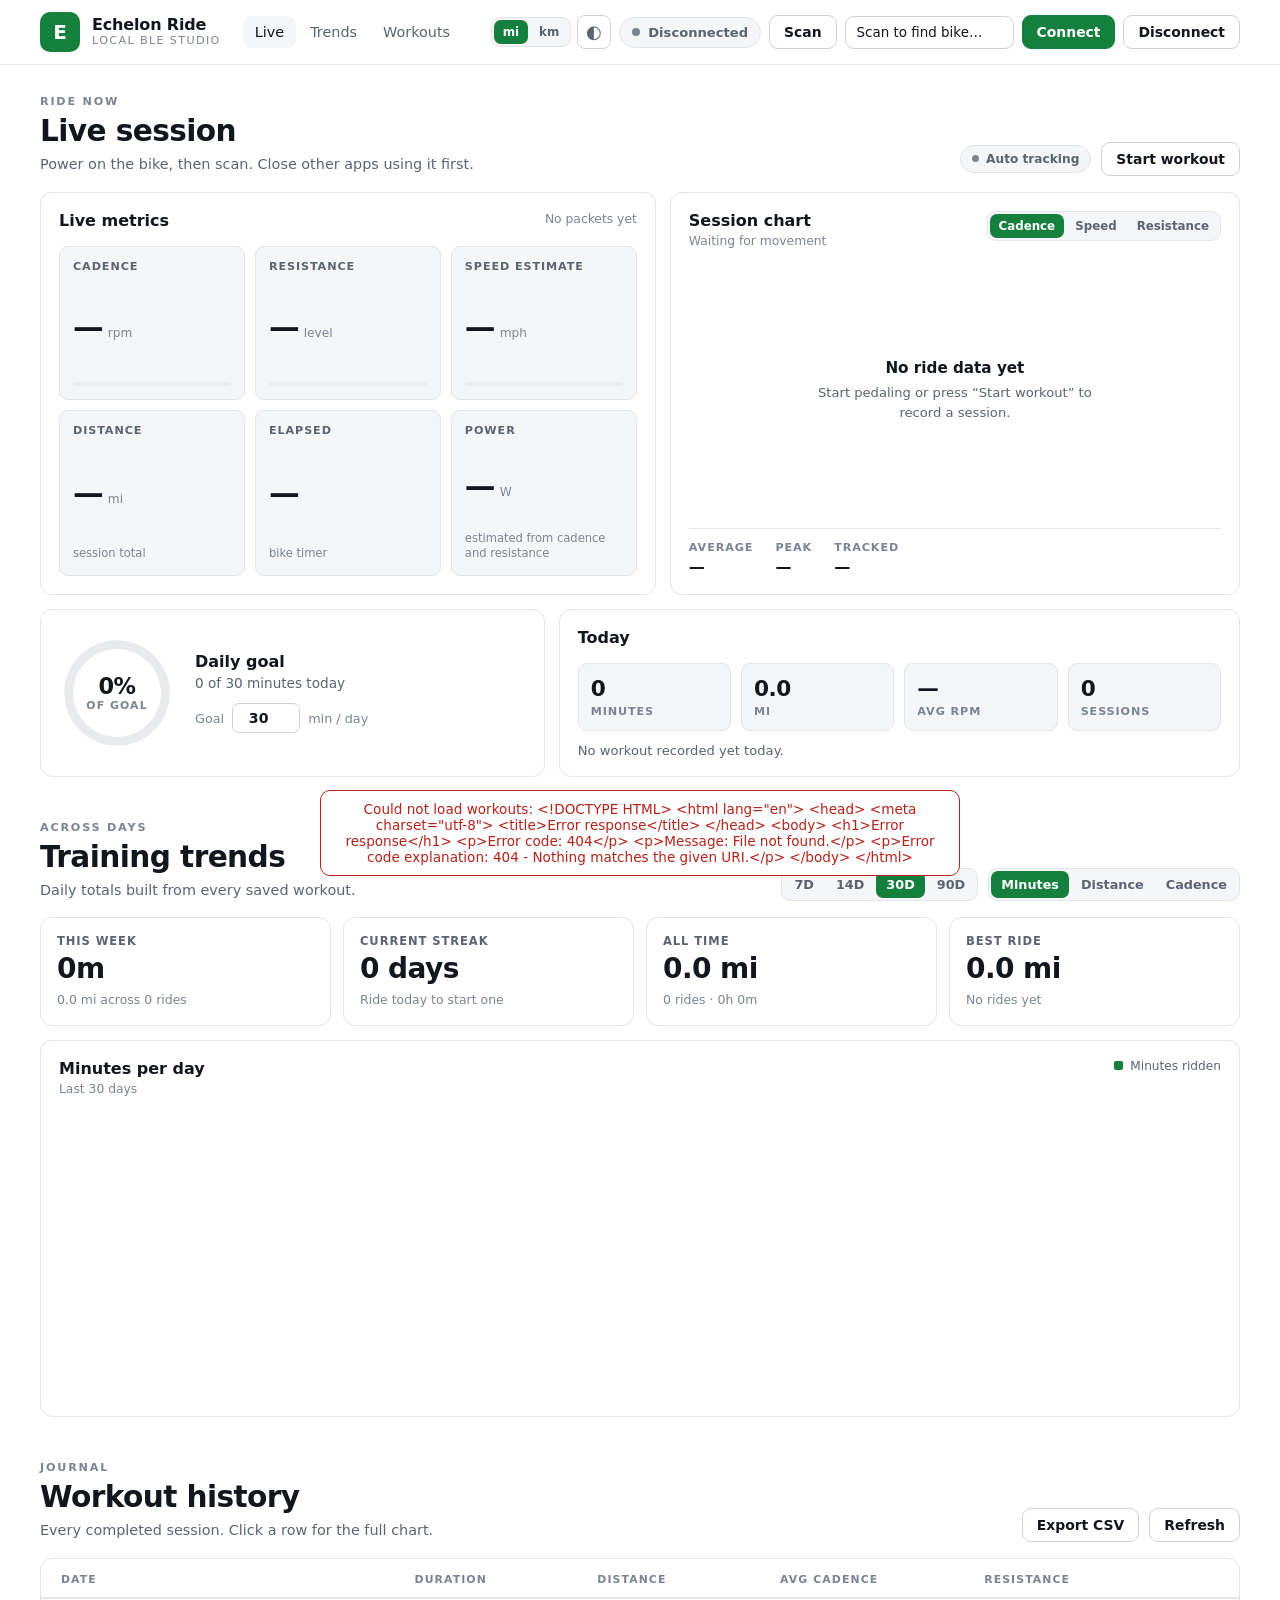
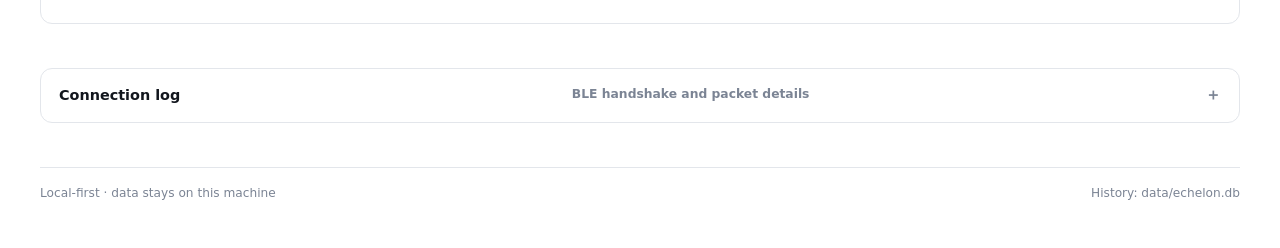
==== static/index.html @ f0732b43 "first commit" ====
<!doctype html>
<html lang="en">
<head>
<meta charset="utf-8">
<meta name="viewport" content="width=device-width, initial-scale=1">
<meta name="color-scheme" content="light dark">
<title>Echelon Ride · Local Dashboard</title>
<link rel="icon" href="data:image/svg+xml,%3Csvg xmlns='http://www.w3.org/2000/svg' viewBox='0 0 64 64'%3E%3Crect width='64' height='64' rx='16' fill='%23b9f227'/%3E%3Cpath d='M20 18h26v8H30v6h14v8H30v6h16v8H20z' fill='%23080b12'/%3E%3C/svg%3E">
<link rel="stylesheet" href="/static/styles.css">
<script>
  try {
    if (localStorage.getItem('echelon.theme') === 'dark') {
      document.documentElement.dataset.theme = 'dark';
    }
    document.documentElement.dataset.page =
      location.hash === '#trends' ? 'trends' : location.hash === '#history' ? 'workouts' : 'live';
  } catch (error) { /* localStorage may be unavailable */ }
</script>
</head>
<body>
<div class="ambient" aria-hidden="true">
  <div class="orb orb-a"></div>
  <div class="orb orb-b"></div>
</div>

<header class="topbar">
  <a class="brand" href="#live" aria-label="Echelon Ride home">
    <span class="logo">E</span>
    <span class="brand-text">
      <strong>Echelon Ride</strong>
      <span>local BLE studio</span>
    </span>
  </a>

  <nav class="mainnav" aria-label="Sections">
    <a href="#live" data-page="live">Live</a>
    <a href="#trends" data-page="trends">Trends</a>
    <a href="#history" data-page="workouts">Workouts</a>
  </nav>

  <div class="connection">
    <div class="display">
      <div class="segmented small" id="unitTabs" role="group" aria-label="Distance unit">
        <button type="button" data-unit="mi" class="is-active">mi</button>
        <button type="button" data-unit="km">km</button>
      </div>
      <button class="icon-btn" id="themeBtn" type="button" aria-label="Switch to dark theme" title="Switch theme">◐</button>
    </div>
    <span class="pill" id="statusPill">
      <span class="dot"></span>
      <span id="statusText">Disconnected</span>
    </span>
    <button class="btn ghost" id="scanBtn" type="button">Scan</button>
    <select class="select" id="deviceSelect" aria-label="Echelon device">
      <option value="">Scan to find bike…</option>
    </select>
    <button class="btn primary" id="connectBtn" type="button">Connect</button>
    <button class="btn ghost" id="disconnectBtn" type="button">Disconnect</button>
    <a class="btn ghost" id="lockBtn" href="/logout" hidden>Lock</a>
  </div>
</header>

<main class="page">
  <section class="section" id="live" data-page="live">
    <div class="section-head">
      <div>
        <p class="eyebrow">Ride now</p>
        <h2>Live session</h2>
        <p class="section-sub" id="deviceSub">Power on the bike, then scan. Close other apps using it first.</p>
      </div>
      <div class="workout-controls">
        <span class="badge" id="trackingBadge"><span class="badge-dot"></span>Auto tracking</span>
        <button class="btn" id="workoutBtn" type="button">Start workout</button>
      </div>
    </div>

    <div class="live-grid">
      <article class="card metrics-card">
        <div class="card-head">
          <h3>Live metrics</h3>
          <span class="hint" id="lastPacket">No packets yet</span>
        </div>
        <div class="metrics">
          <div class="metric">
            <span class="metric-label">Cadence</span>
            <div class="metric-value"><span id="cadenceValue">—</span><small>rpm</small></div>
            <div class="meter"><span id="cadenceMeter"></span></div>
          </div>
          <div class="metric">
            <span class="metric-label">Resistance</span>
            <div class="metric-value"><span id="resistanceValue">—</span><small>level</small></div>
            <div class="meter"><span id="resistanceMeter"></span></div>
          </div>
          <div class="metric">
            <span class="metric-label">Speed estimate</span>
            <div class="metric-value"><span id="speedValue">—</span><small id="speedUnit">mph</small></div>
            <div class="meter"><span id="speedMeter"></span></div>
          </div>
          <div class="metric">
            <span class="metric-label">Distance</span>
            <div class="metric-value"><span id="distanceValue">—</span><small id="distanceUnit">mi</small></div>
            <span class="metric-sub" id="distanceSub">session total</span>
          </div>
          <div class="metric">
            <span class="metric-label">Elapsed</span>
            <div class="metric-value"><span id="elapsedValue">—</span></div>
            <span class="metric-sub" id="elapsedSub">bike timer</span>
          </div>
          <div class="metric">
            <span class="metric-label">Power</span>
            <div class="metric-value"><span id="powerValue">—</span><small>W</small></div>
            <span class="metric-sub">estimated from cadence and resistance</span>
          </div>
        </div>
      </article>

      <article class="card chart-card">
        <div class="card-head">
          <div>
            <h3>Session chart</h3>
            <span class="hint" id="liveChartHint">Waiting for movement</span>
          </div>
          <div class="segmented small" id="liveMetrics" role="group" aria-label="Session chart metric">
            <button type="button" data-metric="cadence" class="is-active">Cadence</button>
            <button type="button" data-metric="speed">Speed</button>
            <button type="button" data-metric="resistance">Resistance</button>
          </div>
        </div>
        <div class="chart-wrap" id="liveChartWrap">
          <canvas id="liveChart" aria-label="Live session chart"></canvas>
          <div class="chart-empty" id="liveEmpty">
            <strong>No ride data yet</strong>
            <span>Start pedaling or press “Start workout” to record a session.</span>
          </div>
        </div>
        <div class="chart-footer" id="liveFooter">
          <div><span>Average</span><strong id="liveAvg">—</strong></div>
          <div><span>Peak</span><strong id="livePeak">—</strong></div>
          <div><span>Tracked</span><strong id="liveTracked">—</strong></div>
        </div>
      </article>
    </div>

    <div class="today-grid">
      <article class="card goal-card">
        <div class="goal-ring">
          <svg viewBox="0 0 120 120" role="img" aria-label="Daily goal progress">
            <circle class="ring-track" cx="60" cy="60" r="50"></circle>
            <circle class="ring-progress" id="goalRing" cx="60" cy="60" r="50"></circle>
          </svg>
          <div class="goal-center">
            <strong id="goalPercent">0%</strong>
            <span>of goal</span>
          </div>
        </div>
        <div class="goal-copy">
          <h3>Daily goal</h3>
          <p id="goalText">0 of 30 minutes today</p>
          <div class="goal-edit">
            <label for="goalInput">Goal</label>
            <input id="goalInput" type="number" min="5" max="300" step="5" value="30" inputmode="numeric">
            <span>min / day</span>
          </div>
        </div>
      </article>

      <article class="card today-card">
        <div class="card-head">
          <h3>Today</h3>
          <span class="hint" id="todayDate"></span>
        </div>
        <div class="today-stats">
          <div><strong id="todayMinutes">0</strong><span>minutes</span></div>
          <div><strong id="todayDistance">0.0</strong><span id="todayDistanceUnit">mi</span></div>
          <div><strong id="todayCadence">—</strong><span>avg rpm</span></div>
          <div><strong id="todayWorkouts">0</strong><span>sessions</span></div>
        </div>
        <p class="today-note" id="todayNote">No workout recorded yet today.</p>
      </article>
    </div>
  </section>

  <section class="section" id="trends" data-page="trends">
    <div class="section-head">
      <div>
        <p class="eyebrow">Across days</p>
        <h2>Training trends</h2>
        <p class="section-sub">Daily totals built from every saved workout.</p>
      </div>
      <div class="section-tools">
        <div class="segmented" id="rangeTabs" role="group" aria-label="Date range">
          <button type="button" data-days="7">7D</button>
          <button type="button" data-days="14">14D</button>
          <button type="button" data-days="30" class="is-active">30D</button>
          <button type="button" data-days="90">90D</button>
        </div>
        <div class="segmented" id="trendMetrics" role="group" aria-label="Trend metric">
          <button type="button" data-metric="minutes" class="is-active">Minutes</button>
          <button type="button" data-metric="distance">Distance</button>
          <button type="button" data-metric="cadence">Cadence</button>
        </div>
      </div>
    </div>

    <div class="stat-grid">
      <article class="card stat-tile">
        <span class="stat-label">This week</span>
        <strong class="stat-value" id="weekMinutes">0m</strong>
        <span class="stat-sub" id="weekDistance">0.0 mi across 0 rides</span>
      </article>
      <article class="card stat-tile">
        <span class="stat-label">Current streak</span>
        <strong class="stat-value" id="streakDays">0 days</strong>
        <span class="stat-sub" id="streakSub">Ride today to start one</span>
      </article>
      <article class="card stat-tile">
        <span class="stat-label">All time</span>
        <strong class="stat-value" id="lifetimeDistance">0.0 mi</strong>
        <span class="stat-sub" id="lifetimeSub">0 rides · 0h 0m</span>
      </article>
      <article class="card stat-tile">
        <span class="stat-label">Best ride</span>
        <strong class="stat-value" id="bestDistance">0.0 mi</strong>
        <span class="stat-sub" id="bestSub">No rides yet</span>
      </article>
    </div>

    <article class="card chart-card trend-card">
      <div class="card-head">
        <div>
          <h3 id="trendTitle">Minutes per day</h3>
          <span class="hint" id="trendHint">Last 30 days</span>
        </div>
        <div class="legend"><span class="legend-dot"></span><span id="trendLegend">Minutes ridden</span></div>
      </div>
      <div class="chart-wrap tall" id="trendChartWrap">
        <canvas id="trendChart" aria-label="Daily training trend chart"></canvas>
        <div class="chart-empty" id="trendEmpty" hidden>
          <strong>Nothing to chart yet</strong>
          <span>Finish a workout and it will appear here.</span>
        </div>
      </div>
    </article>
  </section>

  <section class="section" id="history" data-page="workouts">
    <div class="section-head">
      <div>
        <p class="eyebrow">Journal</p>
        <h2>Workout history</h2>
        <p class="section-sub">Every completed session. Click a row for the full chart.</p>
      </div>
      <div class="section-tools">
        <button class="btn ghost" id="exportBtn" type="button">Export CSV</button>
        <button class="btn ghost" id="refreshBtn" type="button">Refresh</button>
      </div>
    </div>

    <article class="card list-card">
      <div class="list-head">
        <span>Date</span>
        <span>Duration</span>
        <span>Distance</span>
        <span>Avg cadence</span>
        <span>Resistance</span>
        <span></span>
      </div>
      <div class="workout-list" id="workoutList"></div>
      <div class="empty-state" id="historyEmpty" hidden>
        <div class="empty-icon">◎</div>
        <strong>No workouts saved yet</strong>
        <span>Connect the bike and start pedaling. Sessions are recorded automatically and saved when you disconnect or press Stop.</span>
      </div>
      <div class="list-foot" id="historyFoot"></div>
    </article>
  </section>

  <section class="section" data-page="live">
    <details class="card log-card">
      <summary>
        <span>Connection log</span>
        <span class="hint">BLE handshake and packet details</span>
      </summary>
      <div id="events" class="log" aria-live="polite"></div>
    </details>
  </section>

  <footer class="page-foot">
    <span>Local-first · data stays on this machine</span>
    <span id="dbHint">History: data/echelon.db</span>
  </footer>
</main>

<dialog class="dialog" id="detailDialog">
  <div class="dialog-head">
    <div>
      <p class="eyebrow" id="detailDate">Workout</p>
      <h3 id="detailTitle">Session detail</h3>
    </div>
    <button class="icon-btn" id="detailClose" type="button" aria-label="Close">×</button>
  </div>
  <div class="chips" id="detailChips"></div>
  <div class="dialog-chart-head">
    <div class="segmented small" id="detailMetrics" role="group" aria-label="Detail chart metric">
      <button type="button" data-metric="cadence" class="is-active">Cadence</button>
      <button type="button" data-metric="speed">Speed</button>
      <button type="button" data-metric="resistance">Resistance</button>
    </div>
    <a class="btn ghost tiny" id="detailExport" href="/api/export.csv" download>Export all</a>
  </div>
  <div class="chart-wrap tall">
    <canvas id="detailChart" aria-label="Workout detail chart"></canvas>
    <div class="chart-empty" id="detailEmpty" hidden>
      <strong>No samples for this workout</strong>
      <span>The summary is still saved below.</span>
    </div>
  </div>
  <div class="dialog-actions">
    <button class="btn danger" id="detailDelete" type="button">Delete workout</button>
    <button class="btn primary" id="detailDone" type="button">Done</button>
  </div>
</dialog>

<div class="toast" id="toast" role="status" aria-live="polite"></div>

<nav class="bottom-nav" aria-label="Pages">
  <a href="#live" data-page="live">
    <svg viewBox="0 0 24 24" fill="none" stroke="currentColor" stroke-width="1.8" stroke-linecap="round" stroke-linejoin="round" aria-hidden="true"><path d="M3 12h3.5l2.5-6 4 12 2.5-6H21"/></svg>
    <span>Live</span>
  </a>
  <a href="#trends" data-page="trends">
    <svg viewBox="0 0 24 24" fill="none" stroke="currentColor" stroke-width="1.8" stroke-linecap="round" stroke-linejoin="round" aria-hidden="true"><path d="M5 20v-6M12 20V5M19 20v-9"/></svg>
    <span>Trends</span>
  </a>
  <a href="#history" data-page="workouts">
    <svg viewBox="0 0 24 24" fill="none" stroke="currentColor" stroke-width="1.8" stroke-linecap="round" stroke-linejoin="round" aria-hidden="true"><path d="M8 6h12M8 12h12M8 18h12"/><path d="M4 6h.01M4 12h.01M4 18h.01"/></svg>
    <span>Workouts</span>
  </a>
</nav>

<script src="/static/app.js"></script>
</body>
</html>
---- static/styles.css ----
/* Echelon Ride dashboard — flat light theme by default, dark optional. */

:root {
  color-scheme: light;
  --bg: #ffffff;
  --surface: #ffffff;
  --surface-2: #f5f6f8;
  --surface-3: #eceef2;
  --line: #e3e6eb;
  --line-strong: #cdd2da;
  --text: #12161d;
  --muted: #5a6472;
  --muted-2: #7b8494;
  --accent: #15803d;
  --accent-soft: #e7f4eb;
  --accent-contrast: #ffffff;
  --danger: #b42318;
  --danger-soft: #fdeceb;
  --warn: #b54708;
  --warn-soft: #fdf3e7;
  --good: #15803d;
  --good-soft: #e7f4eb;
  --ring-track: #e8eaee;

  --chart-cadence: #15803d;
  --chart-speed: #0e7490;
  --chart-resistance: #4338ca;
  --chart-minutes: #15803d;
  --chart-distance: #0e7490;
  --chart-grid: #eceef2;
  --chart-grid-strong: #d7dbe2;
  --chart-text: #6b7280;
  --chart-tooltip-bg: #ffffff;
  --chart-tooltip-line: #d5dae2;
  --chart-tooltip-text: #12161d;

  --radius: 12px;
  --radius-sm: 9px;
  --font: "Inter", "Segoe UI Variable", "Segoe UI", system-ui, -apple-system, sans-serif;
  --mono: "JetBrains Mono", "Cascadia Code", ui-monospace, SFMono-Regular, Consolas, monospace;
}

[data-theme="dark"] {
  color-scheme: dark;
  --bg: #0f1115;
  --surface: #161a21;
  --surface-2: #1b2029;
  --surface-3: #232a35;
  --line: #262c37;
  --line-strong: #333b49;
  --text: #eef1f6;
  --muted: #a5adba;
  --muted-2: #7c8698;
  --accent: #4ade80;
  --accent-soft: #14261b;
  --accent-contrast: #06210f;
  --danger: #f87171;
  --danger-soft: #2a1518;
  --warn: #fbbf24;
  --warn-soft: #2a2210;
  --good: #4ade80;
  --good-soft: #14261b;
  --ring-track: #262c37;

  --chart-cadence: #4ade80;
  --chart-speed: #22d3ee;
  --chart-resistance: #a5b4fc;
  --chart-minutes: #4ade80;
  --chart-distance: #22d3ee;
  --chart-grid: #232a34;
  --chart-grid-strong: #313a47;
  --chart-text: #8b95a5;
  --chart-tooltip-bg: #1b2029;
  --chart-tooltip-line: #333b49;
  --chart-tooltip-text: #eef1f6;
}

* { box-sizing: border-box; }

[hidden] { display: none !important; }

html { scroll-behavior: smooth; scroll-padding-top: 92px; }

body {
  margin: 0;
  min-height: 100vh;
  font-family: var(--font);
  background: var(--bg);
  color: var(--text);
  -webkit-font-smoothing: antialiased;
  text-rendering: optimizeLegibility;
}

.ambient { display: none; }

::selection { background: var(--accent-soft); color: var(--text); }

::-webkit-scrollbar { width: 10px; height: 10px; }
::-webkit-scrollbar-track { background: transparent; }
::-webkit-scrollbar-thumb { background: var(--line-strong); border-radius: 99px; border: 2px solid var(--bg); }

.topbar {
  position: sticky;
  top: 0;
  z-index: 40;
  display: flex;
  align-items: center;
  gap: 18px;
  padding: 12px clamp(16px, 4vw, 40px);
  background: var(--surface);
  border-bottom: 1px solid var(--line);
  flex-wrap: wrap;
}

.brand { display: flex; align-items: center; gap: 12px; text-decoration: none; color: inherit; flex: none; }
.logo {
  width: 40px; height: 40px; border-radius: 10px;
  display: grid; place-items: center;
  font-weight: 800; font-size: 1.25rem;
  color: var(--accent-contrast);
  background: var(--accent);
}
.brand-text { display: flex; flex-direction: column; line-height: 1.15; }
.brand-text strong { font-size: 1rem; letter-spacing: -0.01em; }
.brand-text span { color: var(--muted-2); font-size: 0.7rem; letter-spacing: 0.12em; text-transform: uppercase; }

.mainnav { display: flex; gap: 2px; margin-left: 4px; }
.mainnav a {
  color: var(--muted);
  text-decoration: none;
  font-size: 0.9rem;
  font-weight: 500;
  padding: 8px 12px;
  border-radius: 8px;
}
.mainnav a:hover { color: var(--text); background: var(--surface-2); }
.mainnav a.is-active { color: var(--text); background: var(--surface-2); }

.bottom-nav {
  display: none;
  position: fixed;
  left: 16px;
  right: 16px;
  bottom: calc(16px + env(safe-area-inset-bottom, 0px));
  z-index: 60;
  max-width: 420px;
  margin: 0 auto;
  padding: 7px;
  gap: 4px;
  align-items: center;
  justify-content: space-between;
  border-radius: 22px;
  background: rgba(255, 255, 255, 0.62);
  border: 1px solid rgba(255, 255, 255, 0.7);
  box-shadow: 0 10px 30px rgba(17, 24, 39, 0.14);
  -webkit-backdrop-filter: blur(18px) saturate(180%);
  backdrop-filter: blur(18px) saturate(180%);
}
[data-theme="dark"] .bottom-nav {
  background: rgba(22, 26, 33, 0.62);
  border-color: rgba(148, 163, 184, 0.24);
  box-shadow: 0 10px 30px rgba(0, 0, 0, 0.55);
}
@supports not ((backdrop-filter: blur(1px)) or (-webkit-backdrop-filter: blur(1px))) {
  .bottom-nav, [data-theme="dark"] .bottom-nav { background: var(--surface); }
}
.bottom-nav a {
  flex: 1 1 0;
  display: flex;
  flex-direction: column;
  align-items: center;
  gap: 3px;
  padding: 8px 4px;
  border-radius: 15px;
  text-decoration: none;
  color: var(--muted);
  font-size: 0.68rem;
  font-weight: 600;
  transition: background 0.15s, color 0.15s;
}
.bottom-nav a svg { width: 20px; height: 20px; }
.bottom-nav a.is-active { color: var(--accent); background: var(--accent-soft); }
.bottom-nav a:focus-visible { outline: 2px solid var(--accent); outline-offset: 2px; }

.connection { display: flex; align-items: center; gap: 8px; margin-left: auto; flex-wrap: wrap; justify-content: flex-end; }
.display { display: flex; align-items: center; gap: 6px; }

.pill {
  display: inline-flex; align-items: center; gap: 8px;
  padding: 7px 12px; border-radius: 999px;
  border: 1px solid var(--line);
  background: var(--surface-2);
  color: var(--muted);
  font-size: 0.82rem; font-weight: 600;
  white-space: nowrap;
}
.dot { width: 8px; height: 8px; border-radius: 50%; background: var(--muted-2); }
.pill.good { color: var(--good); border-color: var(--good); background: var(--good-soft); }
.pill.good .dot { background: var(--good); animation: blink 2.2s ease-in-out infinite; }
.pill.warn { color: var(--warn); border-color: var(--warn); background: var(--warn-soft); }
.pill.warn .dot { background: var(--warn); }
.pill.bad { color: var(--danger); border-color: var(--danger); background: var(--danger-soft); }
.pill.bad .dot { background: var(--danger); }

@keyframes blink { 50% { opacity: 0.35; } }

.btn {
  appearance: none;
  border: 1px solid var(--line-strong);
  background: var(--surface);
  color: var(--text);
  font: inherit;
  font-size: 0.87rem;
  font-weight: 600;
  padding: 8px 14px;
  border-radius: 9px;
  cursor: pointer;
  text-decoration: none;
  display: inline-flex;
  align-items: center;
  justify-content: center;
  gap: 7px;
  white-space: nowrap;
  transition: background 0.15s, border-color 0.15s, color 0.15s;
}
.btn:hover { background: var(--surface-2); border-color: var(--muted-2); }
.btn:focus-visible { outline: 2px solid var(--accent); outline-offset: 2px; }
.btn:disabled { opacity: 0.5; cursor: not-allowed; }
.btn.primary { background: var(--accent); border-color: var(--accent); color: var(--accent-contrast); }
.btn.primary:hover { background: var(--accent); border-color: var(--accent); opacity: 0.88; }
.btn.ghost { background: transparent; }
.btn.ghost:hover { background: var(--surface-2); }
.btn.danger { background: var(--danger-soft); border-color: var(--danger); color: var(--danger); }
.btn.danger:hover { background: var(--danger-soft); opacity: 0.85; }
.btn.tiny { font-size: 0.78rem; padding: 6px 10px; border-radius: 8px; }
.btn.is-stop { background: var(--danger-soft); border-color: var(--danger); color: var(--danger); }

.select {
  appearance: none;
  border: 1px solid var(--line-strong);
  background: var(--surface);
  color: var(--text);
  font: inherit;
  font-size: 0.84rem;
  padding: 8px 30px 8px 11px;
  border-radius: 9px;
  max-width: 290px;
  cursor: pointer;
  background-image: none;
}
.select:focus-visible { outline: 2px solid var(--accent); outline-offset: 2px; }

.page { max-width: 1280px; margin: 0 auto; padding: 30px clamp(16px, 4vw, 40px) 48px; }

.section { margin-bottom: 44px; }

.section-head {
  display: flex; align-items: flex-end; justify-content: space-between;
  gap: 20px; flex-wrap: wrap; margin-bottom: 16px;
}
.eyebrow {
  margin: 0 0 6px;
  font-size: 0.7rem; font-weight: 700; letter-spacing: 0.16em;
  text-transform: uppercase; color: var(--muted-2);
}
h2 { margin: 0; font-size: clamp(1.4rem, 2.4vw, 1.85rem); letter-spacing: -0.02em; font-weight: 700; }
h3 { margin: 0; font-size: 1rem; font-weight: 650; }
.section-sub { margin: 6px 0 0; color: var(--muted); font-size: 0.9rem; line-height: 1.5; }

.workout-controls { display: flex; align-items: center; gap: 10px; flex-wrap: wrap; }

.badge {
  display: inline-flex; align-items: center; gap: 7px;
  border: 1px solid var(--line);
  background: var(--surface-2);
  color: var(--muted);
  font-size: 0.76rem; font-weight: 600;
  padding: 6px 11px; border-radius: 999px;
}
.badge-dot { width: 7px; height: 7px; border-radius: 50%; background: var(--muted-2); }
.badge.recording { color: var(--accent); border-color: var(--accent); background: var(--accent-soft); }
.badge.recording .badge-dot { background: var(--accent); animation: blink 1.6s ease-in-out infinite; }
.badge.paused { color: var(--warn); border-color: var(--warn); background: var(--warn-soft); }
.badge.paused .badge-dot { background: var(--warn); }

.card {
  background: var(--surface);
  border: 1px solid var(--line);
  border-radius: var(--radius);
  padding: 18px;
  min-width: 0;
}

.live-grid { display: grid; grid-template-columns: minmax(0, 1.08fr) minmax(0, 1fr); gap: 14px; align-items: stretch; }
.metrics-card { display: flex; flex-direction: column; }
.card-head { display: flex; align-items: flex-start; justify-content: space-between; gap: 14px; margin-bottom: 16px; flex-wrap: wrap; }
.hint { color: var(--muted-2); font-size: 0.77rem; line-height: 1.4; }

.metrics { display: grid; grid-template-columns: repeat(3, minmax(0, 1fr)); gap: 10px; flex: 1; }
.metric {
  background: var(--surface-2);
  border: 1px solid var(--line);
  border-radius: var(--radius-sm);
  padding: 13px;
  display: flex; flex-direction: column; justify-content: space-between;
  min-height: 110px;
}
.metric-label { color: var(--muted); font-size: 0.7rem; font-weight: 600; letter-spacing: 0.08em; text-transform: uppercase; }
.metric-value {
  display: flex; align-items: baseline; gap: 5px;
  font-size: clamp(1.6rem, 2.4vw, 2rem);
  font-weight: 700; letter-spacing: -0.03em;
  font-variant-numeric: tabular-nums; line-height: 1;
  margin: 10px 0 8px;
  overflow-wrap: anywhere;
}
.metric-value small { color: var(--muted-2); font-size: 0.76rem; font-weight: 500; letter-spacing: 0; }
.metric-sub { color: var(--muted-2); font-size: 0.72rem; line-height: 1.35; }
.meter { height: 4px; background: var(--surface-3); border-radius: 99px; overflow: hidden; margin-top: 4px; }
.meter span { display: block; height: 100%; width: 0; border-radius: 99px; background: var(--accent); transition: width 0.4s ease; }
.metric:nth-child(2) .meter span { background: var(--chart-resistance); }
.metric:nth-child(3) .meter span { background: var(--chart-speed); }

.chart-card { display: flex; flex-direction: column; }
.chart-wrap { position: relative; height: 250px; min-height: 180px; margin: 0 -4px; }
.chart-wrap.tall { height: 290px; }
.chart-wrap canvas { display: block; width: 100%; height: 100%; }

.chart-empty {
  position: absolute; inset: 0;
  display: flex; flex-direction: column; align-items: center; justify-content: center;
  gap: 6px; text-align: center; padding: 20px;
  background: var(--surface);
  color: var(--muted);
  font-size: 0.82rem;
}
.chart-empty strong { color: var(--text); font-size: 0.95rem; }
.chart-empty span { max-width: 300px; line-height: 1.5; }

.segmented {
  display: inline-flex;
  background: var(--surface-2);
  border: 1px solid var(--line);
  border-radius: 9px;
  padding: 2px;
  gap: 2px;
}
.segmented button {
  appearance: none; border: 0; background: transparent;
  color: var(--muted);
  font: inherit; font-size: 0.8rem; font-weight: 600;
  padding: 6px 10px; border-radius: 7px; cursor: pointer;
  white-space: nowrap;
}
.segmented button:hover { color: var(--text); }
.segmented button.is-active { background: var(--accent); color: var(--accent-contrast); }
.segmented.small button { font-size: 0.74rem; padding: 5px 9px; }
.segmented button:focus-visible { outline: 2px solid var(--accent); outline-offset: 1px; }

.chart-footer {
  display: flex; gap: 22px; flex-wrap: wrap;
  border-top: 1px solid var(--line);
  margin-top: 12px; padding-top: 12px;
}
.chart-footer div { display: flex; flex-direction: column; gap: 3px; }
.chart-footer span { color: var(--muted-2); font-size: 0.7rem; text-transform: uppercase; letter-spacing: 0.08em; font-weight: 600; }
.chart-footer strong { font-size: 1rem; font-variant-numeric: tabular-nums; }

.today-grid { display: grid; grid-template-columns: minmax(0, 1fr) minmax(0, 1.35fr); gap: 14px; margin-top: 14px; }

.goal-card { display: flex; align-items: center; gap: 20px; }
.goal-ring { position: relative; width: 116px; height: 116px; flex: none; }
.goal-ring svg { width: 100%; height: 100%; transform: rotate(-90deg); }
.ring-track, .ring-progress { fill: none; stroke-width: 9; stroke-linecap: round; }
.ring-track { stroke: var(--ring-track); }
.ring-progress {
  stroke: var(--accent);
  stroke-dasharray: 314.159;
  stroke-dashoffset: 314.159;
  transition: stroke-dashoffset 0.6s ease;
}
.ring-progress.is-complete { stroke: var(--chart-speed); }
.goal-center { position: absolute; inset: 0; display: flex; flex-direction: column; align-items: center; justify-content: center; }
.goal-center strong { font-size: 1.4rem; font-variant-numeric: tabular-nums; letter-spacing: -0.02em; }
.goal-center span { color: var(--muted-2); font-size: 0.68rem; text-transform: uppercase; letter-spacing: 0.1em; font-weight: 600; }
.goal-copy h3 { margin-bottom: 4px; }
.goal-copy p { margin: 0 0 12px; color: var(--muted); font-size: 0.85rem; }
.goal-edit { display: flex; align-items: center; gap: 8px; color: var(--muted-2); font-size: 0.8rem; }
.goal-edit input {
  width: 68px; background: var(--surface); border: 1px solid var(--line-strong);
  color: var(--text); font: inherit; font-size: 0.88rem; font-weight: 600;
  padding: 6px 8px; border-radius: 7px; text-align: center;
}
.goal-edit input:focus-visible { outline: 2px solid var(--accent); outline-offset: 1px; }

.today-card { display: flex; flex-direction: column; }
.today-stats { display: grid; grid-template-columns: repeat(4, minmax(0, 1fr)); gap: 10px; flex: 1; }
.today-stats div { display: flex; flex-direction: column; justify-content: center; gap: 4px; background: var(--surface-2); border: 1px solid var(--line); border-radius: var(--radius-sm); padding: 12px; }
.today-stats strong { font-size: 1.35rem; letter-spacing: -0.02em; font-variant-numeric: tabular-nums; }
.today-stats span { color: var(--muted-2); font-size: 0.7rem; text-transform: uppercase; letter-spacing: 0.08em; font-weight: 600; }
.today-note { margin: 12px 0 0; color: var(--muted); font-size: 0.82rem; }

.section-tools { display: flex; align-items: center; gap: 10px; flex-wrap: wrap; }

.stat-grid { display: grid; grid-template-columns: repeat(4, minmax(0, 1fr)); gap: 12px; margin-bottom: 14px; }
.stat-tile { padding: 16px; display: flex; flex-direction: column; gap: 6px; }
.stat-label { color: var(--muted); font-size: 0.72rem; text-transform: uppercase; letter-spacing: 0.08em; font-weight: 600; }
.stat-value { font-size: clamp(1.35rem, 2.2vw, 1.75rem); letter-spacing: -0.02em; font-variant-numeric: tabular-nums; line-height: 1.1; }
.stat-sub { color: var(--muted-2); font-size: 0.78rem; line-height: 1.4; }
.trend-card { padding-bottom: 12px; }
.legend { display: inline-flex; align-items: center; gap: 7px; color: var(--muted); font-size: 0.76rem; }
.legend-dot { width: 9px; height: 9px; border-radius: 2px; background: var(--chart-minutes); }

.list-card { padding: 4px 0 0; overflow: hidden; }
.list-head, .workout-row {
  display: grid;
  grid-template-columns: minmax(180px, 1.6fr) minmax(90px, 0.8fr) minmax(90px, 0.8fr) minmax(100px, 0.9fr) minmax(90px, 0.8fr) 52px;
  align-items: center;
  gap: 12px;
  padding: 13px 20px;
}
.list-head {
  color: var(--muted-2); font-size: 0.68rem; font-weight: 700;
  letter-spacing: 0.1em; text-transform: uppercase;
  border-bottom: 1px solid var(--line);
  padding-top: 10px; padding-bottom: 11px;
}
.workout-list { display: flex; flex-direction: column; }
.workout-row {
  border: 0; border-bottom: 1px solid var(--line);
  background: transparent; color: inherit; text-align: left; font: inherit;
  cursor: pointer;
  width: 100%;
}
.workout-row:hover { background: var(--surface-2); }
.workout-row:focus-visible { outline: 2px solid var(--accent); outline-offset: -2px; }
.workout-row:last-child { border-bottom: 0; }
.workout-date { display: flex; flex-direction: column; gap: 3px; min-width: 0; }
.workout-date strong { font-size: 0.92rem; white-space: nowrap; overflow: hidden; text-overflow: ellipsis; }
.workout-date span { color: var(--muted-2); font-size: 0.73rem; }
.workout-cell { display: flex; flex-direction: column; gap: 3px; }
.workout-cell strong { font-size: 0.92rem; font-variant-numeric: tabular-nums; font-weight: 600; }
.workout-cell span { display: none; }
.row-chevron { color: var(--muted-2); display: flex; align-items: center; justify-content: flex-end; }
.row-delete {
  appearance: none; border: 0; background: transparent; color: var(--muted-2);
  cursor: pointer; padding: 7px; border-radius: 7px; display: inline-flex;
}
.row-delete:hover { color: var(--danger); background: var(--danger-soft); }
.row-delete:focus-visible { outline: 2px solid var(--danger); outline-offset: 1px; }

.list-foot { padding: 12px 20px; border-top: 1px solid var(--line); color: var(--muted-2); font-size: 0.78rem; }

.empty-state {
  display: flex; flex-direction: column; align-items: center; gap: 7px;
  text-align: center; padding: 48px 24px; color: var(--muted);
  font-size: 0.85rem; line-height: 1.55;
}
.empty-state strong { color: var(--text); font-size: 1rem; }
.empty-state span { max-width: 420px; }
.empty-icon { font-size: 1.7rem; color: var(--muted-2); }

.log-card { padding: 0; overflow: hidden; }
.log-card summary {
  list-style: none; cursor: pointer;
  display: flex; align-items: center; justify-content: space-between; gap: 14px;
  padding: 16px 18px; font-weight: 600; font-size: 0.9rem;
}
.log-card summary::-webkit-details-marker { display: none; }
.log-card summary:hover { background: var(--surface-2); }
.log-card summary::after { content: "＋"; color: var(--muted-2); font-size: 1rem; margin-left: 4px; }
.log-card[open] summary::after { content: "−"; }
.log {
  height: 240px; overflow: auto;
  padding: 6px 18px 16px;
  font: 11.5px/1.65 var(--mono);
  color: var(--muted);
  border-top: 1px solid var(--line);
  overflow-wrap: anywhere;
}
.log div { padding: 3px 0; border-bottom: 1px solid var(--line); }
.log .err { color: var(--danger); }
.log .ts { color: var(--muted-2); }

.page-foot {
  display: flex; justify-content: space-between; gap: 16px; flex-wrap: wrap;
  color: var(--muted-2); font-size: 0.76rem;
  border-top: 1px solid var(--line); padding-top: 18px;
}

.dialog {
  width: min(860px, calc(100vw - 32px));
  max-height: min(90vh, 840px);
  background: var(--surface);
  color: var(--text);
  border: 1px solid var(--line-strong);
  border-radius: 14px;
  padding: 20px;
  overflow: auto;
}
.dialog::backdrop { background: rgba(15, 17, 21, 0.55); }
.dialog-head { display: flex; align-items: flex-start; justify-content: space-between; gap: 16px; margin-bottom: 14px; }
.dialog-head h3 { font-size: 1.3rem; letter-spacing: -0.02em; }
.icon-btn {
  appearance: none; border: 1px solid var(--line-strong); background: var(--surface);
  color: var(--muted); width: 34px; height: 34px; border-radius: 8px;
  font-size: 1.15rem; line-height: 1; cursor: pointer; flex: none;
  display: grid; place-items: center;
}
.icon-btn:hover { color: var(--text); background: var(--surface-2); }
.icon-btn:focus-visible { outline: 2px solid var(--accent); outline-offset: 2px; }
.chips { display: flex; flex-wrap: wrap; gap: 8px; margin-bottom: 16px; }
.chip {
  display: inline-flex; align-items: baseline; gap: 6px;
  background: var(--surface-2); border: 1px solid var(--line);
  border-radius: 8px; padding: 6px 10px;
  color: var(--muted); font-size: 0.76rem;
}
.chip strong { color: var(--text); font-size: 0.88rem; font-variant-numeric: tabular-nums; }
.dialog-chart-head { display: flex; align-items: center; justify-content: space-between; gap: 12px; flex-wrap: wrap; margin-bottom: 10px; }
.dialog-actions { display: flex; justify-content: space-between; gap: 12px; margin-top: 16px; flex-wrap: wrap; }

.toast {
  position: fixed; left: 50%; bottom: 24px; z-index: 80;
  transform: translate(-50%, 14px);
  background: var(--surface); color: var(--text);
  border: 1px solid var(--line-strong); border-radius: 10px;
  padding: 10px 16px; font-size: 0.85rem; font-weight: 500;
  opacity: 0; pointer-events: none;
  transition: opacity 0.2s ease, transform 0.2s ease;
  max-width: calc(100vw - 32px);
  text-align: center;
}
.toast.show { opacity: 1; transform: translate(-50%, 0); }
.toast.error { border-color: var(--danger); color: var(--danger); }
.toast.success { border-color: var(--accent); color: var(--accent); }

.skeleton { background: var(--surface-3); border-radius: 6px; color: transparent !important; animation: blink 1.4s ease-in-out infinite; }

@media (max-width: 1080px) {
  .live-grid { grid-template-columns: 1fr; }
  .metrics { grid-template-columns: repeat(3, minmax(0, 1fr)); }
  .stat-grid { grid-template-columns: repeat(2, minmax(0, 1fr)); }
  .today-grid { grid-template-columns: 1fr; }
}

@media (max-width: 880px) {
  .topbar { position: static; flex-wrap: wrap; gap: 12px; }
  .mainnav { display: none; }
  .bottom-nav { display: flex; }
  .page { padding-bottom: calc(104px + env(safe-area-inset-bottom, 0px)); }
  .toast { bottom: calc(96px + env(safe-area-inset-bottom, 0px)); }
  .section[data-page] { display: none; }
  html[data-page="live"] .section[data-page="live"],
  html[data-page="trends"] .section[data-page="trends"],
  html[data-page="workouts"] .section[data-page="workouts"] { display: block; }
  .connection { gap: 6px; }
  .select { max-width: 200px; }
  .list-head { display: none; }
  .workout-row {
    grid-template-columns: minmax(120px, 1.4fr) repeat(3, minmax(0, 0.8fr)) 40px;
    padding: 13px 16px;
  }
  .workout-row .cell-resistance { display: none; }
}

@media (max-width: 720px) {
  .connection { width: 100%; justify-content: flex-start; }
  .select { flex: 1; max-width: none; }
  .metrics { grid-template-columns: repeat(2, minmax(0, 1fr)); }
  .stat-grid { grid-template-columns: repeat(2, minmax(0, 1fr)); }
  .today-stats { grid-template-columns: repeat(2, minmax(0, 1fr)); }
  .workout-row { grid-template-columns: 1.4fr 0.8fr 0.8fr 40px; }
  .workout-row .cell-cadence { display: none; }
  .section-head { align-items: flex-start; }
  .section-tools { width: 100%; justify-content: space-between; }
  .chart-wrap { height: 220px; }
  .chart-wrap.tall { height: 250px; }
}

@media (max-width: 540px) {
  .brand-text span { display: none; }
  .mainnav a { padding: 7px 10px; font-size: 0.84rem; }
  .page { padding-top: 22px; }
  .section { margin-bottom: 34px; }
  .metrics { grid-template-columns: repeat(2, minmax(0, 1fr)); gap: 8px; }
  .metric { min-height: 100px; padding: 12px; }
  .metric-value { font-size: 1.5rem; }
  .goal-card { flex-direction: column; align-items: flex-start; }
  .goal-ring { width: 100px; height: 100px; }
  .stat-grid { grid-template-columns: 1fr 1fr; gap: 8px; }
  .stat-tile { padding: 14px; }
  .workout-row { grid-template-columns: 1.5fr 0.9fr 34px; gap: 8px; padding: 12px 14px; }
  .workout-row .cell-distance { display: none; }
  .segmented button { padding: 6px 8px; font-size: 0.74rem; }
  .chart-footer { gap: 16px; }
  .dialog { padding: 16px; border-radius: 12px; }
  .chip { font-size: 0.72rem; }
}

@media (prefers-reduced-motion: reduce) {
  *, *::before, *::after { animation-duration: 0.001ms !important; animation-iteration-count: 1 !important; transition-duration: 0.001ms !important; }
  html { scroll-behavior: auto; }
}
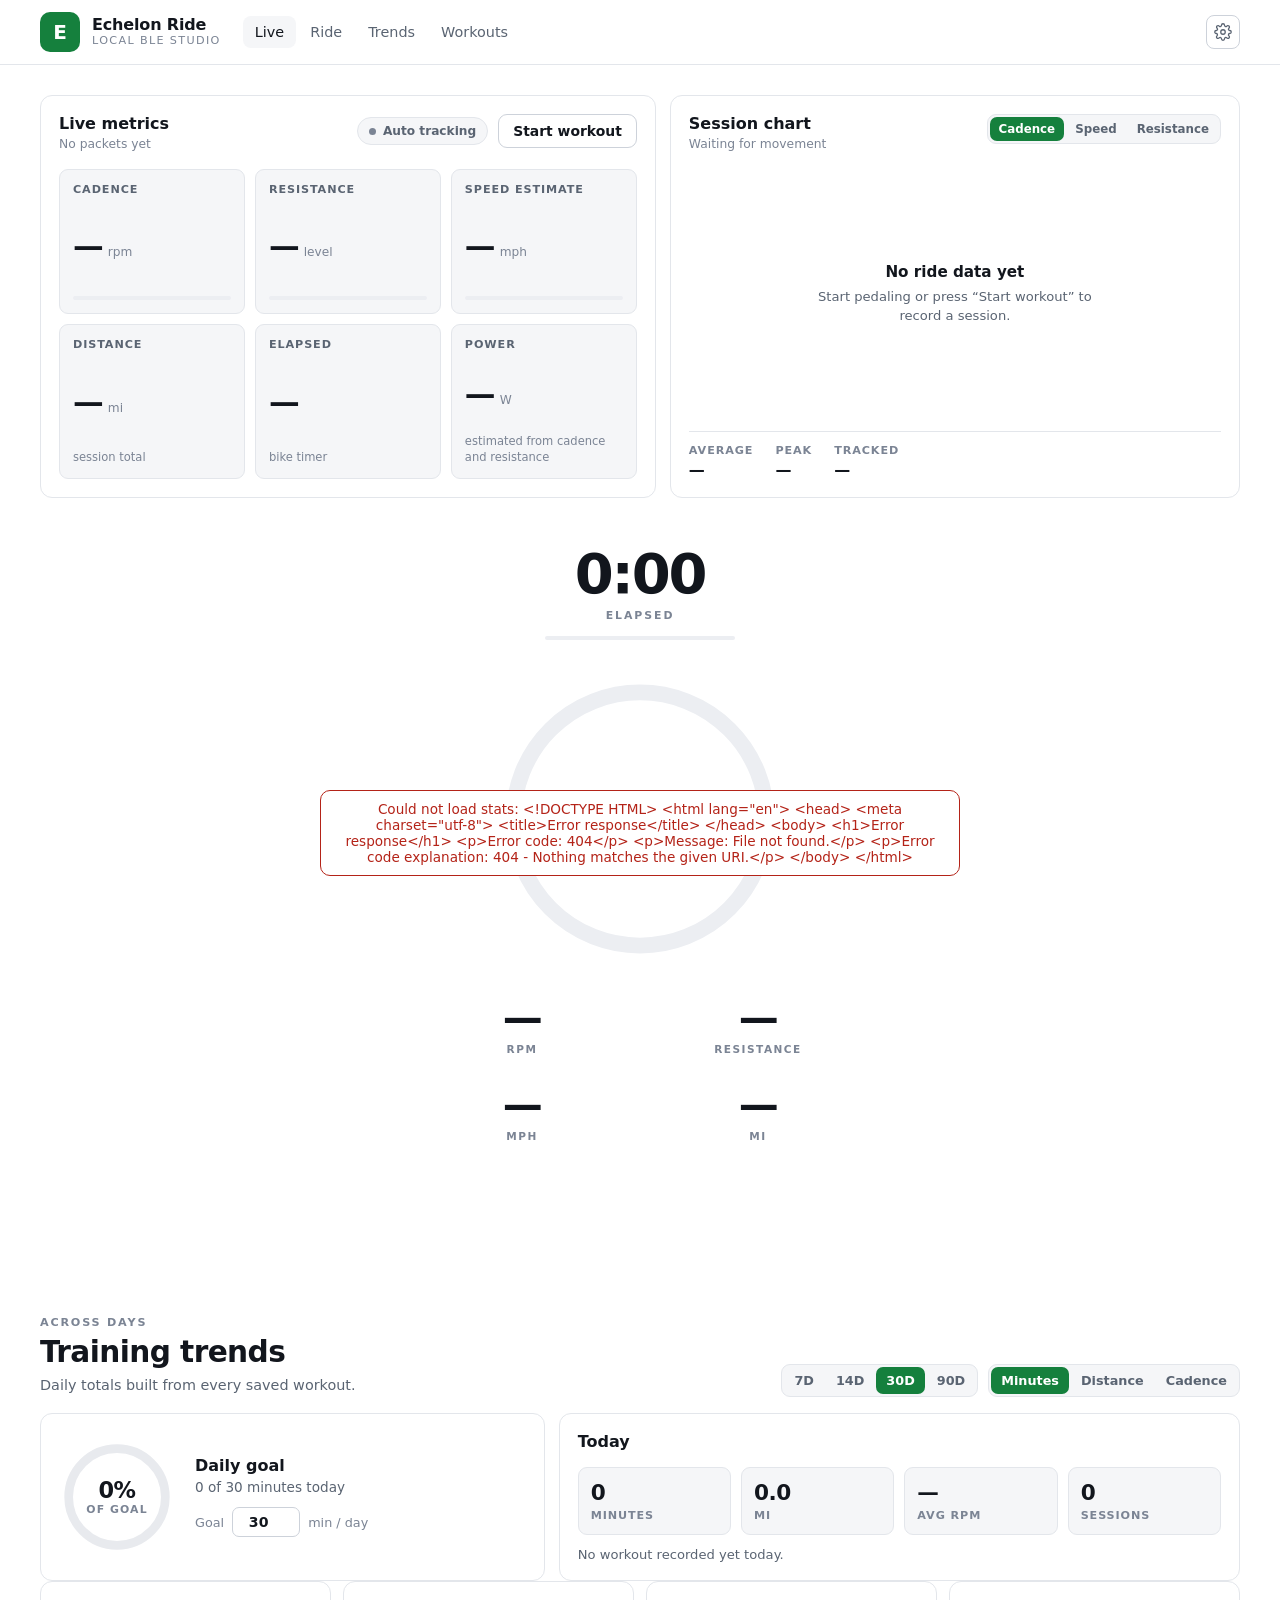
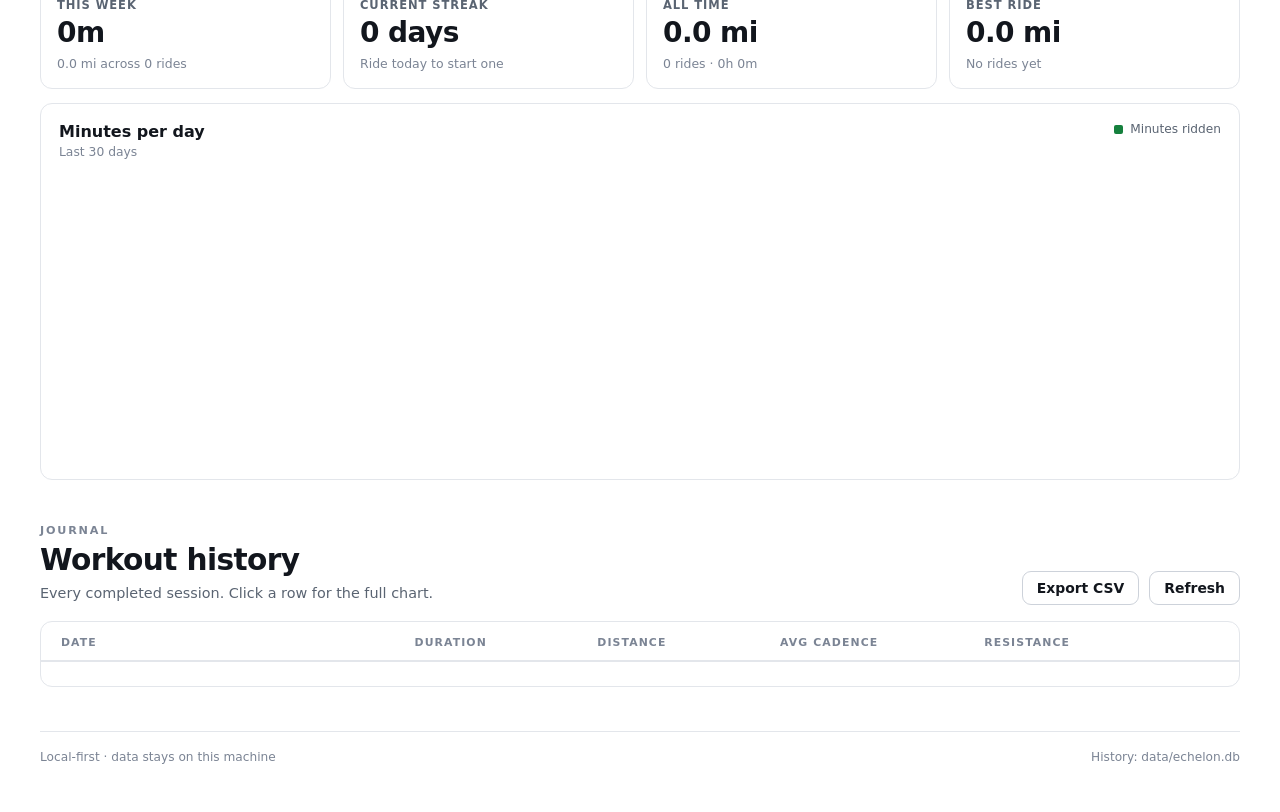
==== commit cbd5b7ba: "Ride view" ====
--- a/static/index.html
+++ b/static/index.html
@@ -13,7 +13,9 @@
       document.documentElement.dataset.theme = 'dark';
     }
     document.documentElement.dataset.page =
-      location.hash === '#trends' ? 'trends' : location.hash === '#history' ? 'workouts' : 'live';
+      location.hash === '#ride' ? 'ride'
+        : location.hash === '#trends' ? 'trends'
+          : location.hash === '#history' ? 'workouts' : 'live';
   } catch (error) { /* localStorage may be unavailable */ }
 </script>
 </head>
@@ -34,51 +36,29 @@
 
   <nav class="mainnav" aria-label="Sections">
     <a href="#live" data-page="live">Live</a>
+    <a href="#ride" data-page="ride">Ride</a>
     <a href="#trends" data-page="trends">Trends</a>
     <a href="#history" data-page="workouts">Workouts</a>
   </nav>
 
-  <div class="connection">
-    <div class="display">
-      <div class="segmented small" id="unitTabs" role="group" aria-label="Distance unit">
-        <button type="button" data-unit="mi" class="is-active">mi</button>
-        <button type="button" data-unit="km">km</button>
-      </div>
-      <button class="icon-btn" id="themeBtn" type="button" aria-label="Switch to dark theme" title="Switch theme">◐</button>
-    </div>
-    <span class="pill" id="statusPill">
-      <span class="dot"></span>
-      <span id="statusText">Disconnected</span>
-    </span>
-    <button class="btn ghost" id="scanBtn" type="button">Scan</button>
-    <select class="select" id="deviceSelect" aria-label="Echelon device">
-      <option value="">Scan to find bike…</option>
-    </select>
-    <button class="btn primary" id="connectBtn" type="button">Connect</button>
-    <button class="btn ghost" id="disconnectBtn" type="button">Disconnect</button>
-    <a class="btn ghost" id="lockBtn" href="/logout" hidden>Lock</a>
-  </div>
+  <button class="icon-btn" id="settingsBtn" type="button" aria-label="Settings" title="Settings">
+    <svg viewBox="0 0 24 24" fill="none" stroke="currentColor" stroke-width="1.7" stroke-linecap="round" stroke-linejoin="round" aria-hidden="true"><circle cx="12" cy="12" r="3"/><path d="M19.4 15a1.7 1.7 0 0 0 .3 1.9l.1.1a2 2 0 1 1-2.8 2.8l-.1-.1a1.7 1.7 0 0 0-1.9-.3 1.7 1.7 0 0 0-1 1.5V21a2 2 0 1 1-4 0v-.1a1.7 1.7 0 0 0-1.1-1.5 1.7 1.7 0 0 0-1.9.3l-.1.1a2 2 0 1 1-2.8-2.8l.1-.1a1.7 1.7 0 0 0 .3-1.9 1.7 1.7 0 0 0-1.5-1H3a2 2 0 1 1 0-4h.1A1.7 1.7 0 0 0 4.6 9a1.7 1.7 0 0 0-.3-1.9l-.1-.1a2 2 0 1 1 2.8-2.8l.1.1a1.7 1.7 0 0 0 1.9.3H9a1.7 1.7 0 0 0 1-1.5V3a2 2 0 1 1 4 0v.1a1.7 1.7 0 0 0 1 1.5 1.7 1.7 0 0 0 1.9-.3l.1-.1a2 2 0 1 1 2.8 2.8l-.1.1a1.7 1.7 0 0 0-.3 1.9V9a1.7 1.7 0 0 0 1.5 1H21a2 2 0 1 1 0 4h-.1a1.7 1.7 0 0 0-1.5 1z"/></svg>
+  </button>
 </header>
 
 <main class="page">
   <section class="section" id="live" data-page="live">
-    <div class="section-head">
-      <div>
-        <p class="eyebrow">Ride now</p>
-        <h2>Live session</h2>
-        <p class="section-sub" id="deviceSub">Power on the bike, then scan. Close other apps using it first.</p>
-      </div>
-      <div class="workout-controls">
-        <span class="badge" id="trackingBadge"><span class="badge-dot"></span>Auto tracking</span>
-        <button class="btn" id="workoutBtn" type="button">Start workout</button>
-      </div>
-    </div>
-
     <div class="live-grid">
       <article class="card metrics-card">
         <div class="card-head">
-          <h3>Live metrics</h3>
-          <span class="hint" id="lastPacket">No packets yet</span>
+          <div>
+            <h3>Live metrics</h3>
+            <span class="hint" id="lastPacket">No packets yet</span>
+          </div>
+          <div class="workout-controls">
+            <span class="badge" id="trackingBadge"><span class="badge-dot"></span>Auto tracking</span>
+            <button class="btn" id="workoutBtn" type="button">Start workout</button>
+          </div>
         </div>
         <div class="metrics">
           <div class="metric">
@@ -139,6 +119,72 @@
           <div><span>Tracked</span><strong id="liveTracked">—</strong></div>
         </div>
       </article>
+    </div>
+  </section>
+
+  <section class="section" id="ride" data-page="ride" aria-label="Ride metrics">
+    <div class="ride">
+      <div class="ride-timer">
+        <div class="ride-clock" id="rideClock">0:00</div>
+        <div class="ride-clock-label">Elapsed</div>
+        <div class="ride-goal" id="rideGoalBar" role="progressbar" aria-label="Daily goal" aria-valuemin="0" aria-valuemax="100" aria-valuenow="0">
+          <span id="rideGoal"></span>
+        </div>
+      </div>
+      <div class="ride-gauge">
+        <svg viewBox="0 0 220 220" aria-hidden="true" focusable="false">
+          <circle class="gauge-track" cx="110" cy="110" r="96"></circle>
+          <circle class="gauge-value" id="rideGauge" cx="110" cy="110" r="96"></circle>
+        </svg>
+        <div class="gauge-center">
+          <span class="gauge-number" id="ridePower">—</span>
+          <span class="gauge-unit">watts</span>
+        </div>
+      </div>
+      <div class="ride-metrics">
+        <div class="ride-metric">
+          <span class="ride-metric-value" id="rideCadence">—</span>
+          <span class="ride-metric-label">rpm</span>
+        </div>
+        <div class="ride-metric">
+          <span class="ride-metric-value" id="rideResistance">—</span>
+          <span class="ride-metric-label">resistance</span>
+        </div>
+        <div class="ride-metric">
+          <span class="ride-metric-value" id="rideSpeed">—</span>
+          <span class="ride-metric-label" id="rideSpeedUnit">mph</span>
+        </div>
+        <div class="ride-metric">
+          <span class="ride-metric-value" id="rideDistance">—</span>
+          <span class="ride-metric-label" id="rideDistanceUnit">mi</span>
+        </div>
+      </div>
+      <div class="ride-chart">
+        <canvas id="rideChart" aria-label="Recent speed"></canvas>
+      </div>
+    </div>
+  </section>
+
+  <section class="section" id="trends" data-page="trends">
+    <div class="section-head">
+      <div>
+        <p class="eyebrow">Across days</p>
+        <h2>Training trends</h2>
+        <p class="section-sub">Daily totals built from every saved workout.</p>
+      </div>
+      <div class="section-tools">
+        <div class="segmented" id="rangeTabs" role="group" aria-label="Date range">
+          <button type="button" data-days="7">7D</button>
+          <button type="button" data-days="14">14D</button>
+          <button type="button" data-days="30" class="is-active">30D</button>
+          <button type="button" data-days="90">90D</button>
+        </div>
+        <div class="segmented" id="trendMetrics" role="group" aria-label="Trend metric">
+          <button type="button" data-metric="minutes" class="is-active">Minutes</button>
+          <button type="button" data-metric="distance">Distance</button>
+          <button type="button" data-metric="cadence">Cadence</button>
+        </div>
+      </div>
     </div>
 
     <div class="today-grid">
@@ -178,29 +224,6 @@
         <p class="today-note" id="todayNote">No workout recorded yet today.</p>
       </article>
     </div>
-  </section>
-
-  <section class="section" id="trends" data-page="trends">
-    <div class="section-head">
-      <div>
-        <p class="eyebrow">Across days</p>
-        <h2>Training trends</h2>
-        <p class="section-sub">Daily totals built from every saved workout.</p>
-      </div>
-      <div class="section-tools">
-        <div class="segmented" id="rangeTabs" role="group" aria-label="Date range">
-          <button type="button" data-days="7">7D</button>
-          <button type="button" data-days="14">14D</button>
-          <button type="button" data-days="30" class="is-active">30D</button>
-          <button type="button" data-days="90">90D</button>
-        </div>
-        <div class="segmented" id="trendMetrics" role="group" aria-label="Trend metric">
-          <button type="button" data-metric="minutes" class="is-active">Minutes</button>
-          <button type="button" data-metric="distance">Distance</button>
-          <button type="button" data-metric="cadence">Cadence</button>
-        </div>
-      </div>
-    </div>
 
     <div class="stat-grid">
       <article class="card stat-tile">
@@ -275,16 +298,6 @@
     </article>
   </section>
 
-  <section class="section" data-page="live">
-    <details class="card log-card">
-      <summary>
-        <span>Connection log</span>
-        <span class="hint">BLE handshake and packet details</span>
-      </summary>
-      <div id="events" class="log" aria-live="polite"></div>
-    </details>
-  </section>
-
   <footer class="page-foot">
     <span>Local-first · data stays on this machine</span>
     <span id="dbHint">History: data/echelon.db</span>
@@ -321,12 +334,99 @@
   </div>
 </dialog>
 
+<dialog class="dialog settings-dialog" id="settingsDialog">
+  <div class="dialog-head">
+    <div>
+      <p class="eyebrow">Preferences</p>
+      <h3>Settings</h3>
+    </div>
+    <button class="icon-btn" id="settingsClose" type="button" aria-label="Close settings">×</button>
+  </div>
+
+  <section class="settings-group" id="bikeSettings">
+    <h4>Bike</h4>
+    <div class="bike-status">
+      <span class="pill" id="statusPill">
+        <span class="dot"></span>
+        <span id="statusText">Disconnected</span>
+      </span>
+      <span class="hint" id="deviceSub">Power on the bike, then scan. Close other apps using it first.</span>
+    </div>
+    <div class="bike-controls">
+      <select class="select" id="deviceSelect" aria-label="Echelon device">
+        <option value="">Scan to find bike…</option>
+      </select>
+      <button class="btn ghost" id="scanBtn" type="button">Scan</button>
+    </div>
+    <div class="settings-actions">
+      <button class="btn primary" id="connectBtn" type="button">Connect</button>
+      <button class="btn ghost" id="disconnectBtn" type="button">Disconnect</button>
+      <a class="btn ghost" id="lockBtn" href="/logout" hidden>Lock dashboard</a>
+    </div>
+  </section>
+
+  <section class="settings-group">
+    <h4>Display</h4>
+    <div class="setting-row">
+      <span class="setting-label">Distance units</span>
+      <div class="segmented small" id="unitTabs" role="group" aria-label="Distance unit">
+        <button type="button" data-unit="mi" class="is-active">Miles</button>
+        <button type="button" data-unit="km">Kilometres</button>
+      </div>
+    </div>
+    <div class="setting-row">
+      <span class="setting-label">Theme</span>
+      <div class="segmented small" id="themeTabs" role="group" aria-label="Theme">
+        <button type="button" data-theme="light" class="is-active">Light</button>
+        <button type="button" data-theme="dark">Dark</button>
+      </div>
+    </div>
+  </section>
+
+  <section class="settings-group" id="cloudSettings" hidden>
+    <h4>Echelon API</h4>
+    <label class="setting-field">
+      <span class="setting-label">API URL</span>
+      <input id="apiUrlInput" type="url" spellcheck="false" autocomplete="off" placeholder="https://abc123.execute-api.us-east-1.amazonaws.com">
+    </label>
+    <label class="setting-field">
+      <span class="setting-label">API token</span>
+      <input id="apiTokenInput" type="password" autocomplete="off" spellcheck="false" placeholder="x-api-token value">
+    </label>
+    <div class="settings-actions">
+      <button class="btn primary" id="saveApiBtn" type="button">Save</button>
+      <button class="btn ghost" id="forgetTokenBtn" type="button">Forget token</button>
+    </div>
+    <p class="hint" id="apiStatus" role="status"></p>
+  </section>
+
+  <section class="settings-group">
+    <h4>Connection log</h4>
+    <details class="log-card">
+      <summary>
+        <span>BLE handshake and packets</span>
+        <span class="hint">Details</span>
+      </summary>
+      <div id="events" class="log" aria-live="polite"></div>
+    </details>
+  </section>
+
+  <div class="dialog-actions">
+    <span class="hint">Preferences are stored in this browser only.</span>
+    <button class="btn primary" id="settingsDone" type="button">Done</button>
+  </div>
+</dialog>
+
 <div class="toast" id="toast" role="status" aria-live="polite"></div>
 
 <nav class="bottom-nav" aria-label="Pages">
   <a href="#live" data-page="live">
     <svg viewBox="0 0 24 24" fill="none" stroke="currentColor" stroke-width="1.8" stroke-linecap="round" stroke-linejoin="round" aria-hidden="true"><path d="M3 12h3.5l2.5-6 4 12 2.5-6H21"/></svg>
     <span>Live</span>
+  </a>
+  <a href="#ride" data-page="ride">
+    <svg viewBox="0 0 24 24" fill="none" stroke="currentColor" stroke-width="1.8" stroke-linecap="round" stroke-linejoin="round" aria-hidden="true"><path d="M4.5 18a8.5 8.5 0 1 1 15 0"/><path d="M12 18V9"/><circle cx="12" cy="18" r="1.6"/></svg>
+    <span>Ride</span>
   </a>
   <a href="#trends" data-page="trends">
     <svg viewBox="0 0 24 24" fill="none" stroke="currentColor" stroke-width="1.8" stroke-linecap="round" stroke-linejoin="round" aria-hidden="true"><path d="M5 20v-6M12 20V5M19 20v-9"/></svg>
--- a/static/styles.css
+++ b/static/styles.css
@@ -182,8 +182,8 @@
 .bottom-nav a.is-active { color: var(--accent); background: var(--accent-soft); }
 .bottom-nav a:focus-visible { outline: 2px solid var(--accent); outline-offset: 2px; }
 
-.connection { display: flex; align-items: center; gap: 8px; margin-left: auto; flex-wrap: wrap; justify-content: flex-end; }
-.display { display: flex; align-items: center; gap: 6px; }
+.connection { display: none; }
+.topbar > #settingsBtn { margin-left: auto; }
 
 .pill {
   display: inline-flex; align-items: center; gap: 8px;
@@ -252,6 +252,15 @@
 
 .page { max-width: 1280px; margin: 0 auto; padding: 30px clamp(16px, 4vw, 40px) 48px; }
 
+/* The Ride screen takes over the page at every width. */
+html[data-page="ride"] .section[data-page]:not([data-page="ride"]) { display: none; }
+html[data-page="ride"] .section[data-page="ride"] { width: 100%; margin-bottom: 0; }
+html[data-page="ride"] .page-foot { display: none; }
+html[data-page="ride"] .page { display: flex; align-items: center; justify-content: center; }
+@media (min-width: 881px) {
+  html[data-page="ride"] .page { min-height: calc(100vh - 113px); }
+}
+
 .section { margin-bottom: 44px; }
 
 .section-head {
@@ -320,6 +329,121 @@
 .meter span { display: block; height: 100%; width: 0; border-radius: 99px; background: var(--accent); transition: width 0.4s ease; }
 .metric:nth-child(2) .meter span { background: var(--chart-resistance); }
 .metric:nth-child(3) .meter span { background: var(--chart-speed); }
+
+/* ----------------------------------------------------------------- ride HUD */
+.ride {
+  width: 100%;
+  max-width: 460px;
+  margin: 0 auto;
+  padding: 4px 0 12px;
+  display: flex;
+  flex-direction: column;
+  align-items: center;
+  gap: clamp(18px, 4.5vh, 34px);
+}
+.ride-timer { width: 100%; text-align: center; }
+.ride-clock {
+  font-size: clamp(2.6rem, 11vw, 3.5rem);
+  font-weight: 700;
+  letter-spacing: -0.04em;
+  font-variant-numeric: tabular-nums;
+  line-height: 1;
+}
+.ride-clock-label {
+  margin-top: 7px;
+  color: var(--muted-2);
+  font-size: 0.68rem;
+  font-weight: 600;
+  letter-spacing: 0.18em;
+  text-transform: uppercase;
+}
+.ride-goal {
+  width: min(190px, 62%);
+  height: 4px;
+  margin: 14px auto 0;
+  border-radius: 99px;
+  background: var(--surface-3);
+  overflow: hidden;
+}
+.ride-goal span {
+  display: block;
+  width: 0;
+  height: 100%;
+  border-radius: 99px;
+  background: var(--accent);
+  transition: width 0.4s ease;
+}
+
+.ride-gauge {
+  position: relative;
+  width: min(290px, 76vw);
+  aspect-ratio: 1 / 1;
+  display: grid;
+  place-items: center;
+}
+.ride-gauge svg { width: 100%; height: 100%; transform: rotate(-90deg); }
+.gauge-track { fill: none; stroke: var(--surface-3); stroke-width: 12; }
+.gauge-value {
+  fill: none;
+  stroke: var(--accent);
+  stroke-width: 12;
+  stroke-linecap: round;
+  stroke-dasharray: 603.2;
+  stroke-dashoffset: 603.2;
+  transition: stroke-dashoffset 0.45s ease;
+}
+.gauge-center {
+  position: absolute;
+  inset: 0;
+  display: flex;
+  flex-direction: column;
+  align-items: center;
+  justify-content: center;
+  gap: 7px;
+}
+.gauge-number {
+  font-size: clamp(3rem, 16vw, 4.2rem);
+  font-weight: 700;
+  letter-spacing: -0.05em;
+  font-variant-numeric: tabular-nums;
+  line-height: 1;
+}
+.gauge-unit {
+  color: var(--muted-2);
+  font-size: 0.7rem;
+  font-weight: 600;
+  letter-spacing: 0.18em;
+  text-transform: uppercase;
+}
+
+.ride-metrics {
+  width: 100%;
+  display: grid;
+  grid-template-columns: repeat(2, minmax(0, 1fr));
+  gap: clamp(16px, 6vw, 30px) 12px;
+}
+.ride-metric { display: flex; flex-direction: column; align-items: center; gap: 5px; }
+.ride-metric-value {
+  font-size: clamp(1.9rem, 8.5vw, 2.5rem);
+  font-weight: 700;
+  letter-spacing: -0.04em;
+  font-variant-numeric: tabular-nums;
+  line-height: 1;
+}
+.ride-metric-label {
+  color: var(--muted-2);
+  font-size: 0.66rem;
+  font-weight: 600;
+  letter-spacing: 0.14em;
+  text-transform: uppercase;
+}
+
+.ride-chart {
+  width: 100%;
+  height: 84px;
+  padding: 0 14px;
+}
+.ride-chart canvas { display: block; width: 100%; height: 100%; }
 
 .chart-card { display: flex; flex-direction: column; }
 .chart-wrap { position: relative; height: 250px; min-height: 180px; margin: 0 -4px; }
@@ -509,6 +633,40 @@
 }
 .icon-btn:hover { color: var(--text); background: var(--surface-2); }
 .icon-btn:focus-visible { outline: 2px solid var(--accent); outline-offset: 2px; }
+.icon-btn svg { width: 18px; height: 18px; }
+
+.settings-dialog { width: min(520px, calc(100vw - 32px)); }
+.settings-group {
+  display: grid; gap: 12px;
+  padding: 16px 0;
+  border-top: 1px solid var(--line);
+}
+.settings-group:first-of-type { border-top: 0; padding-top: 2px; }
+.settings-group h4 {
+  margin: 0; font-size: 0.72rem; font-weight: 700;
+  letter-spacing: 0.1em; text-transform: uppercase; color: var(--muted-2);
+}
+.setting-row { display: flex; align-items: center; justify-content: space-between; gap: 12px; flex-wrap: wrap; }
+.setting-label { font-size: 0.86rem; color: var(--muted); }
+.setting-field { display: grid; gap: 6px; }
+.setting-field input {
+  width: 100%; padding: 9px 11px; border-radius: 8px;
+  border: 1px solid var(--line-strong);
+  background: var(--surface-2); color: var(--text);
+  font: 13px/1.4 ui-monospace, Consolas, monospace;
+}
+.setting-field input:focus-visible { outline: 2px solid var(--accent); outline-offset: 1px; }
+.settings-actions { display: flex; gap: 8px; flex-wrap: wrap; }
+#apiStatus { min-height: 1.1em; }
+
+.bike-status { display: flex; align-items: center; gap: 10px; flex-wrap: wrap; }
+.bike-status .hint { flex: 1 1 160px; }
+.bike-controls { display: grid; grid-template-columns: minmax(0, 1fr) auto; gap: 8px; align-items: center; }
+.bike-controls .select { max-width: none; width: 100%; }
+
+.settings-group .log-card { border: 1px solid var(--line); border-radius: 9px; }
+.settings-group .log-card summary { padding: 12px 14px; font-size: 0.86rem; }
+.settings-group .log { height: 170px; padding: 4px 14px 12px; }
 .chips { display: flex; flex-wrap: wrap; gap: 8px; margin-bottom: 16px; }
 .chip {
   display: inline-flex; align-items: baseline; gap: 6px;
@@ -549,13 +707,21 @@
   .mainnav { display: none; }
   .bottom-nav { display: flex; }
   .page { padding-bottom: calc(104px + env(safe-area-inset-bottom, 0px)); }
+  .page-foot { display: none; }
   .toast { bottom: calc(96px + env(safe-area-inset-bottom, 0px)); }
   .section[data-page] { display: none; }
   html[data-page="live"] .section[data-page="live"],
+  html[data-page="ride"] .section[data-page="ride"],
   html[data-page="trends"] .section[data-page="trends"],
   html[data-page="workouts"] .section[data-page="workouts"] { display: block; }
-  .connection { gap: 6px; }
-  .select { max-width: 200px; }
+  .ride {
+    min-height: calc(100vh - 210px);
+    min-height: calc(100dvh - 210px);
+    justify-content: space-between;
+    gap: 14px;
+  }
+  .ride-gauge { width: min(248px, 64vw); }
+  .ride-chart { height: 66px; padding: 0 12px; }
   .list-head { display: none; }
   .workout-row {
     grid-template-columns: minmax(120px, 1.4fr) repeat(3, minmax(0, 0.8fr)) 40px;
@@ -565,9 +731,13 @@
 }
 
 @media (max-width: 720px) {
-  .connection { width: 100%; justify-content: flex-start; }
-  .select { flex: 1; max-width: none; }
-  .metrics { grid-template-columns: repeat(2, minmax(0, 1fr)); }
+  .topbar { gap: 8px; padding: 10px 12px; }
+  .metrics { grid-template-columns: repeat(3, minmax(0, 1fr)); gap: 6px; }
+  .metric { min-height: 82px; padding: 10px 8px; }
+  .metric-label { font-size: 0.56rem; letter-spacing: 0.05em; }
+  .metric-value { font-size: 1.22rem; margin: 5px 0 3px; gap: 3px; }
+  .metric-value small { font-size: 0.6rem; }
+  .metric-sub { display: none; }
   .stat-grid { grid-template-columns: repeat(2, minmax(0, 1fr)); }
   .today-stats { grid-template-columns: repeat(2, minmax(0, 1fr)); }
   .workout-row { grid-template-columns: 1.4fr 0.8fr 0.8fr 40px; }
@@ -583,9 +753,10 @@
   .mainnav a { padding: 7px 10px; font-size: 0.84rem; }
   .page { padding-top: 22px; }
   .section { margin-bottom: 34px; }
-  .metrics { grid-template-columns: repeat(2, minmax(0, 1fr)); gap: 8px; }
-  .metric { min-height: 100px; padding: 12px; }
-  .metric-value { font-size: 1.5rem; }
+  .metrics { gap: 5px; }
+  .metric { min-height: 76px; padding: 9px 7px; }
+  .metric-label { font-size: 0.575rem; }
+  .metric-value { font-size: 1.15rem; }
   .goal-card { flex-direction: column; align-items: flex-start; }
   .goal-ring { width: 100px; height: 100px; }
   .stat-grid { grid-template-columns: 1fr 1fr; gap: 8px; }
